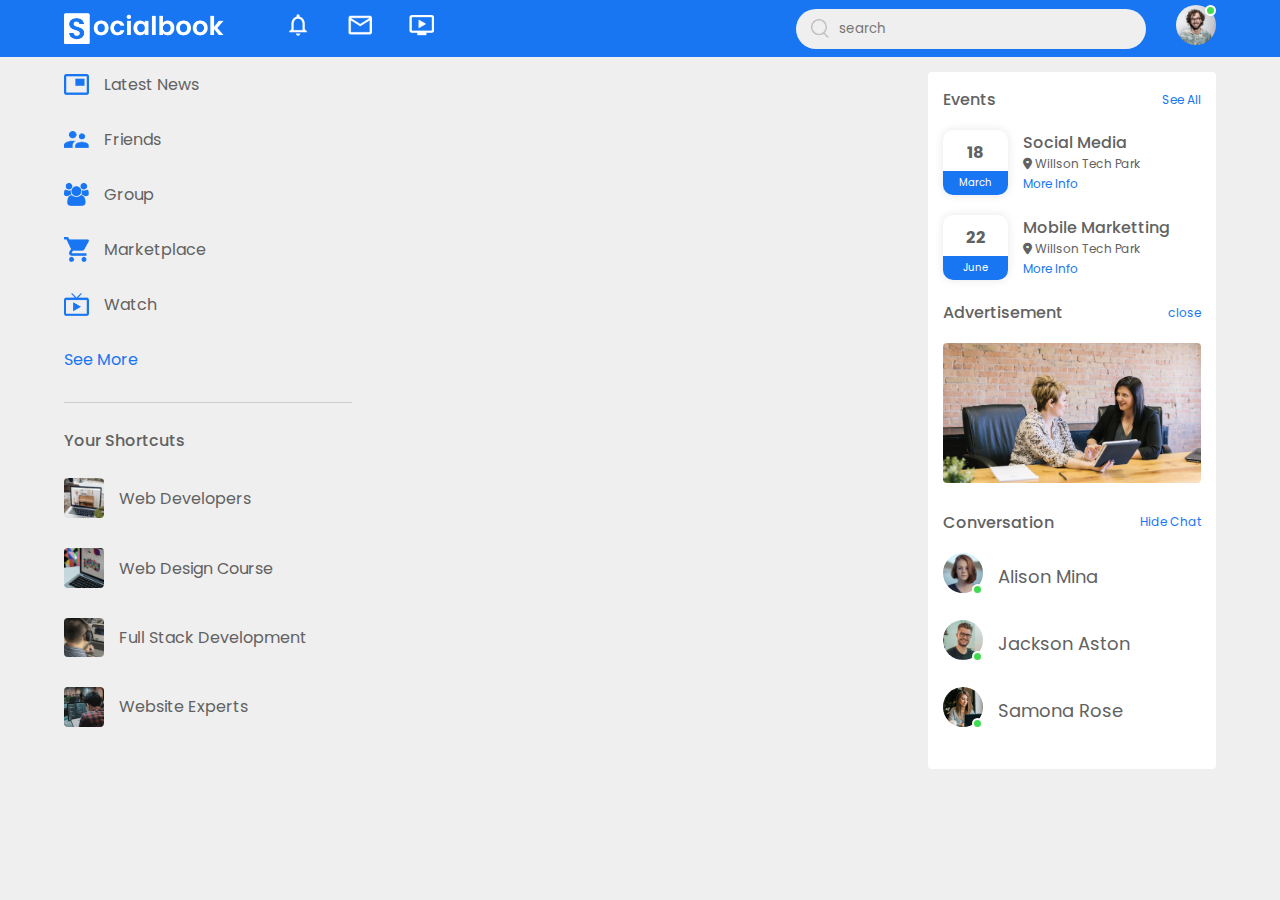
==== Facebook-clone/index.html @ e82f64b2 "first-commit" ====
<!DOCTYPE html>
<html lang="en">
<head>
    <meta charset="UTF-8">
    <meta name="viewport" content="width=device-width, initial-scale=1.0">
    <title>Facebook clone App</title>
    <!--style link-->
    <link rel="stylesheet" href="style.css">
    <link rel="stylesheet" href="https://cdnjs.cloudflare.com/ajax/libs/font-awesome/6.4.0/css/all.min.css">
</head>
<body>
    <!--nav bar-->
    <nav>
        <div class="nav-left">
            <img src="images/logo.png" class="nav-logo">
            <ul>
                <li><img src="images/notification.png" ></li>
                <li><img src="images/inbox.png"></li>
                <li><img src="images/video.png"></li>
            </ul>
        </div>
        <div class="nav-right">
            <div class="search-box">
                <img src="images/search.png">
                <input type="text" placeholder="search">
            </div>
            <div class="nav-user-icon online">
                <img src="images/profile-pic.png">
            </div>
        </div>
    </nav>

    <!--cotainer-->

    <div class="container">
        <!-----------left side bar content--------->
        <div class="left-side-bar">
            <div class="imp-links">
                <a href="#"><img src="images/news.png">Latest News</a>
                <a href="#"><img src="images/friends.png">Friends</a>
                <a href="#"><img src="images/group.png">Group</a>
                <a href="#"><img src="images/marketplace.png">Marketplace</a>
                <a href="#"><img src="images/watch.png">Watch</a>
                <a href="#">See More</a>
            </div>
            <div class="shortcut-links">
                <p>Your Shortcuts</p>
                <a href="#"><img src="images/shortcut-1.png">Web Developers</a>
                <a href="#"><img src="images/shortcut-2.png">Web Design Course</a>
                <a href="#"><img src="images/shortcut-3.png">Full Stack Development</a>
                <a href="#"><img src="images/shortcut-4.png">Website Experts</a>
            </div>
        </div>
        <!--------------main content---------------->
        <div class="main-content"></div>
        <!-----------right side bar content---------->
        <div class="right-side-bar">
            
            <div class="sidebar-title">
                <h4>Events</h4>
                <a href="#">See All</a>
            </div>
            
            <div class="event">
                <div class="left-event">
                    <h3>18</h3>
                    <span>March</span>
                </div>
                <div class="right-event">
                    <h4>Social Media</h4>
                    <p><i class="fa-sharp fa-solid fa-location-dot"></i> Willson Tech Park</p>
                    <a href="#">More Info</a>
                </div>
            </div>

            <div class="event">
                <div class="left-event">
                    <h3>22</h3>
                    <span>June</span>
                </div>
                <div class="right-event">
                    <h4>Mobile Marketting</h4>
                    <p><i class="fa-sharp fa-solid fa-location-dot"></i> Willson Tech Park</p>
                    <a href="#">More Info</a>
                </div>
            </div>

            <div class="sidebar-title">
                <h4>Advertisement</h4>
                <a href="#">close</a>
            </div>
            <img src="images/advertisement.png" class="sidebar-ads">
            
            <div class="sidebar-title">
                <h4>Conversation</h4>
                <a href="#">Hide Chat</a>
            </div>

            <div class="online-list">
                <div class="online">
                    <img src="images/member-1.png">
                </div>
                <p>Alison Mina</p>
            </div>
            <div class="online-list">
                <div class="online">
                    <img src="images/member-2.png">
                </div>
                <p>Jackson Aston</p>
            </div>
            <div class="online-list">
                <div class="online">
                    <img src="images/member-3.png">
                </div>
                <p>Samona Rose</p>
            </div>
        </div>
    </div>


</body>
</html>
---- Facebook-clone/style.css ----
@import url('https://fonts.googleapis.com/css2?family=Poppins:ital,wght@0,100;0,200;0,300;0,400;0,500;1,100&display=swap');
*{
    padding: 0;
    margin: 0;
    font-family: 'Poppins', sans-serif;
    box-sizing: border-box;
}
body{
    background: #efefef;
}
nav{
    display: flex;
    align-items: center;
    justify-content: space-between;
    background: #1876f2;
    padding: 5px 5%;
    position: sticky;
    top: 0;
    z-index: 1000;
}
.nav-left, .nav-right{
    display: flex;
    align-items: center;
}
.nav-logo{
    width: 160px;
    margin-right: 45px;
}
.nav-left ul li{
    display: inline-block;
    margin: 0 15px;
    list-style: none;
}
.nav-left ul li img{
    width: 28px;
}
.nav-user-icon img{
    width: 40px;
    border-radius: 50%;
    margin-left: 30px;
}
.search-box{
    background: #efefef;
    width: 350px;
    border-radius: 20px;
    display: flex;
    align-items: center;
    padding: 0 15px;
}
.search-box img{
    width: 18px;
}
.search-box input{
    width: 100%;
    border: 0;
    outline: none;
    background: transparent;
    padding: 10px;
}
.online{
    position: relative;
}
.online::after{
    content: '';
    width: 7px;
    height: 7px;
    border: 2px solid #fff;
    border-radius: 50%;
    background: #41db51;
    position: absolute;
    top: 0;
    right: 0;
}
/*container style*/
.container{
    display: flex;
    align-items: center;
    justify-content: space-between;
    padding: 15px 5%;
}
.left-side-bar{
    flex-basis: 25%;
    align-self: flex-start;
    position: sticky;
    top: 70px;
}
.right-side-bar{
    flex-basis: 25%;
    align-self: flex-start;
    position: sticky;
    top: 70px;
    background: #fff;
    padding: 15px;
    border-radius: 4px;
    color: #626262;
}
.main-content{
    width: 47%;
}
/*left-side-bar*/
.imp-links a, .shortcut-links a{
    text-decoration: none;
    display: flex;
    align-items: center;
    margin-bottom: 30px;
    color: #626262;
    width: fit-content;
    font-size: 16px;
}
.imp-links a img{
    width: 25px;
    margin-right: 15px;
}
.imp-links a:last-child{
    color: #1876f2;
}
.imp-links{
    border-bottom: 1px solid #ccc;
}
.shortcut-links a img{
    width: 40px;
    border-radius: 4px;
    margin-right: 15px;
}
.shortcut-links p{
    margin: 25px 0;
    color: #626262;
    font-weight: 500;
}
/*----- right side bar------------*/
.sidebar-title{
    display: flex;
    align-items: center;
    justify-content: space-between;
    margin-bottom: 18px;
}
.right-side-bar h4{
    font-weight: 500;
    font-size: 16px;
}
.sidebar-title a{
    text-decoration: none;
    font-size: 12px;
    color: #1876f2;
}
.event{
    display: flex;
    font-size: 14px;
    margin-bottom: 20px;
}
.left-event{
    width: 65px;
    height: 65px;
    border-radius: 10px;
    margin-right: 15px;
    padding-top: 10px;
    position: relative;
    overflow: hidden;
    text-align: center;
    box-shadow: 0 0 10px rgba(0, 0, 0, 0.1);
}
.left-event span{
    position: absolute;
    bottom: 0;
    left: 0;
    width: 100%;
    background: #1876f2;
    color: #fff;
    font-size: 10px;
    padding: 4px 0;
}
.event p{
    font-size: 12px;
}
.event a{
    font-size: 12px;
    color: #1876f2;
    text-decoration: none;
}
.event h4{
    font-weight: 500;
}
.sidebar-ads{
    width: 100%;
    border-radius: 4px;
    margin-bottom: 20px;
}
.online-list{
    display: flex;
    align-items: center;
    margin-bottom: 20px;
}
.online-list .online{
    width: 40px;
    border-radius: 50%;
    margin-right: 15px;
}
.online-list .online img{
    width: 40px;
    border-radius: 50%;
}
.online-list .online::after{
    top: unset;
    bottom: 5px;
}
.online-list p{
    font-size: 18px;
    font-weight: 400;
}
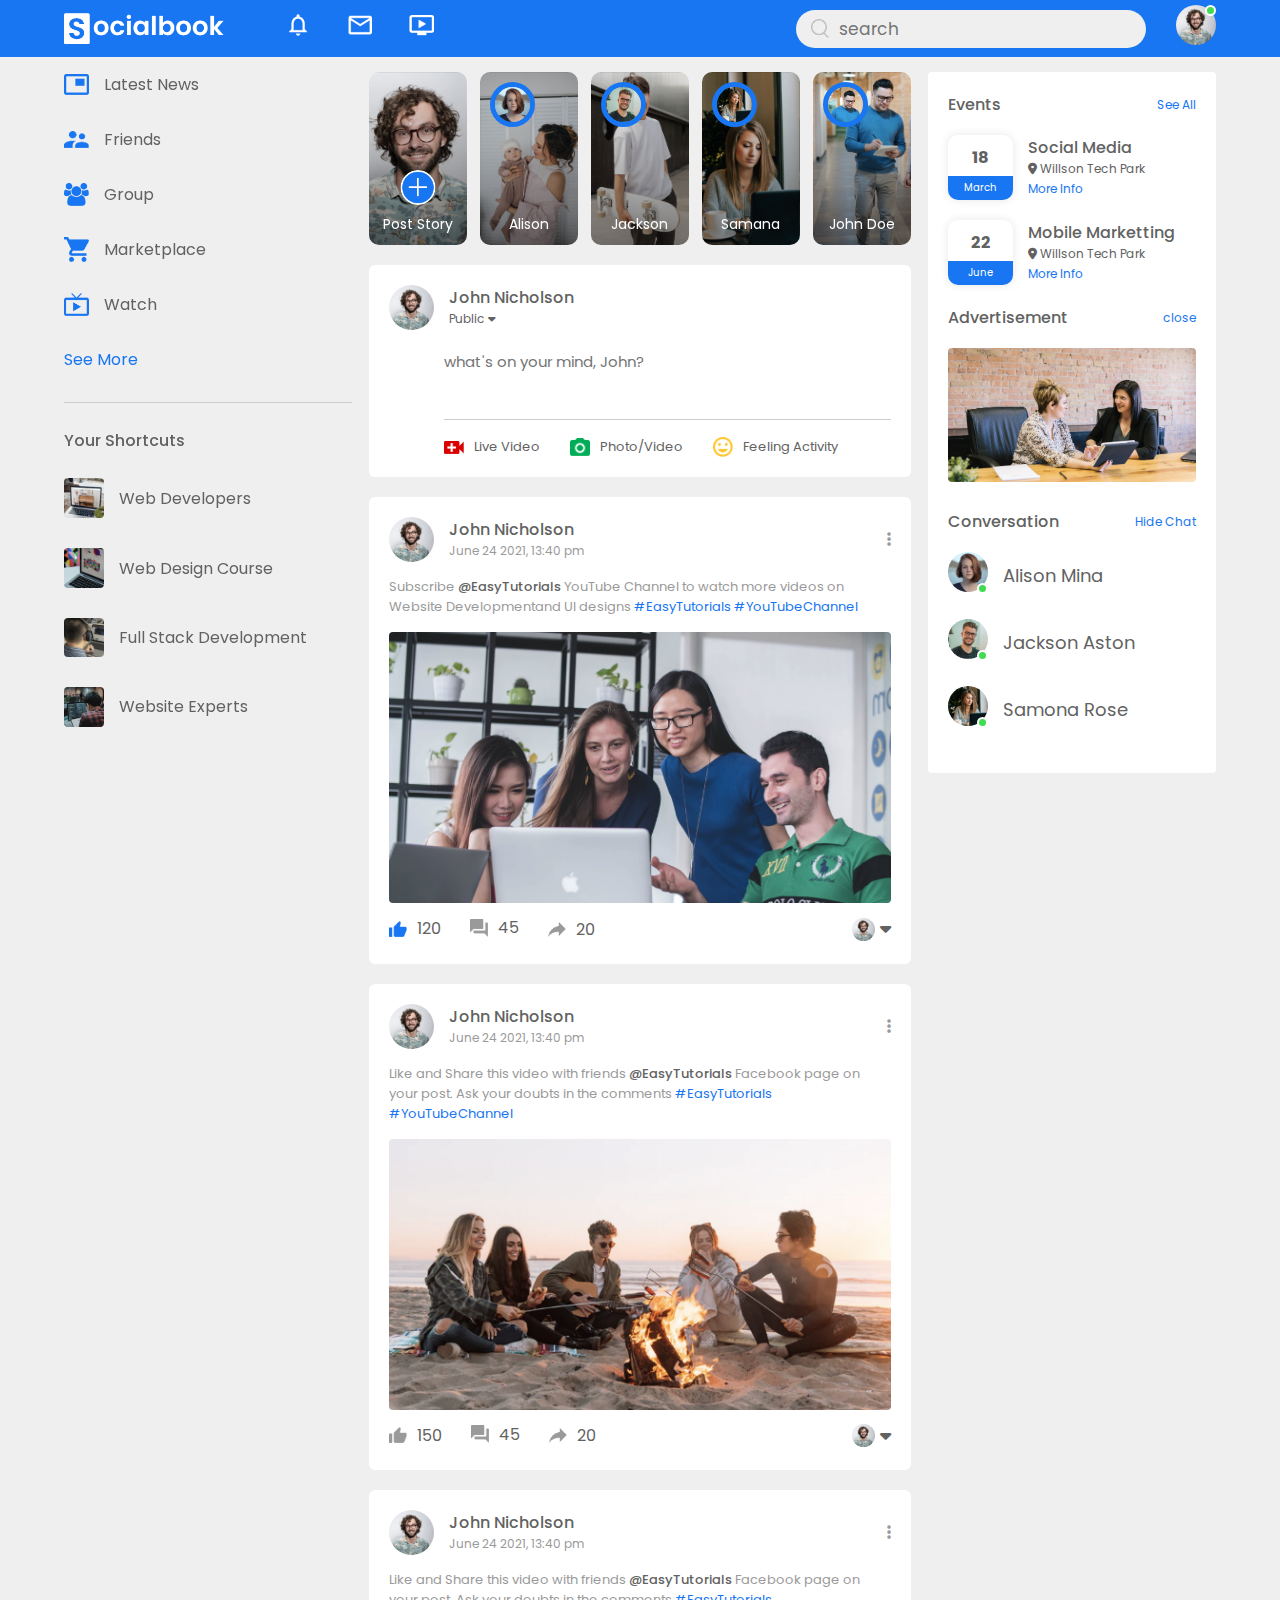
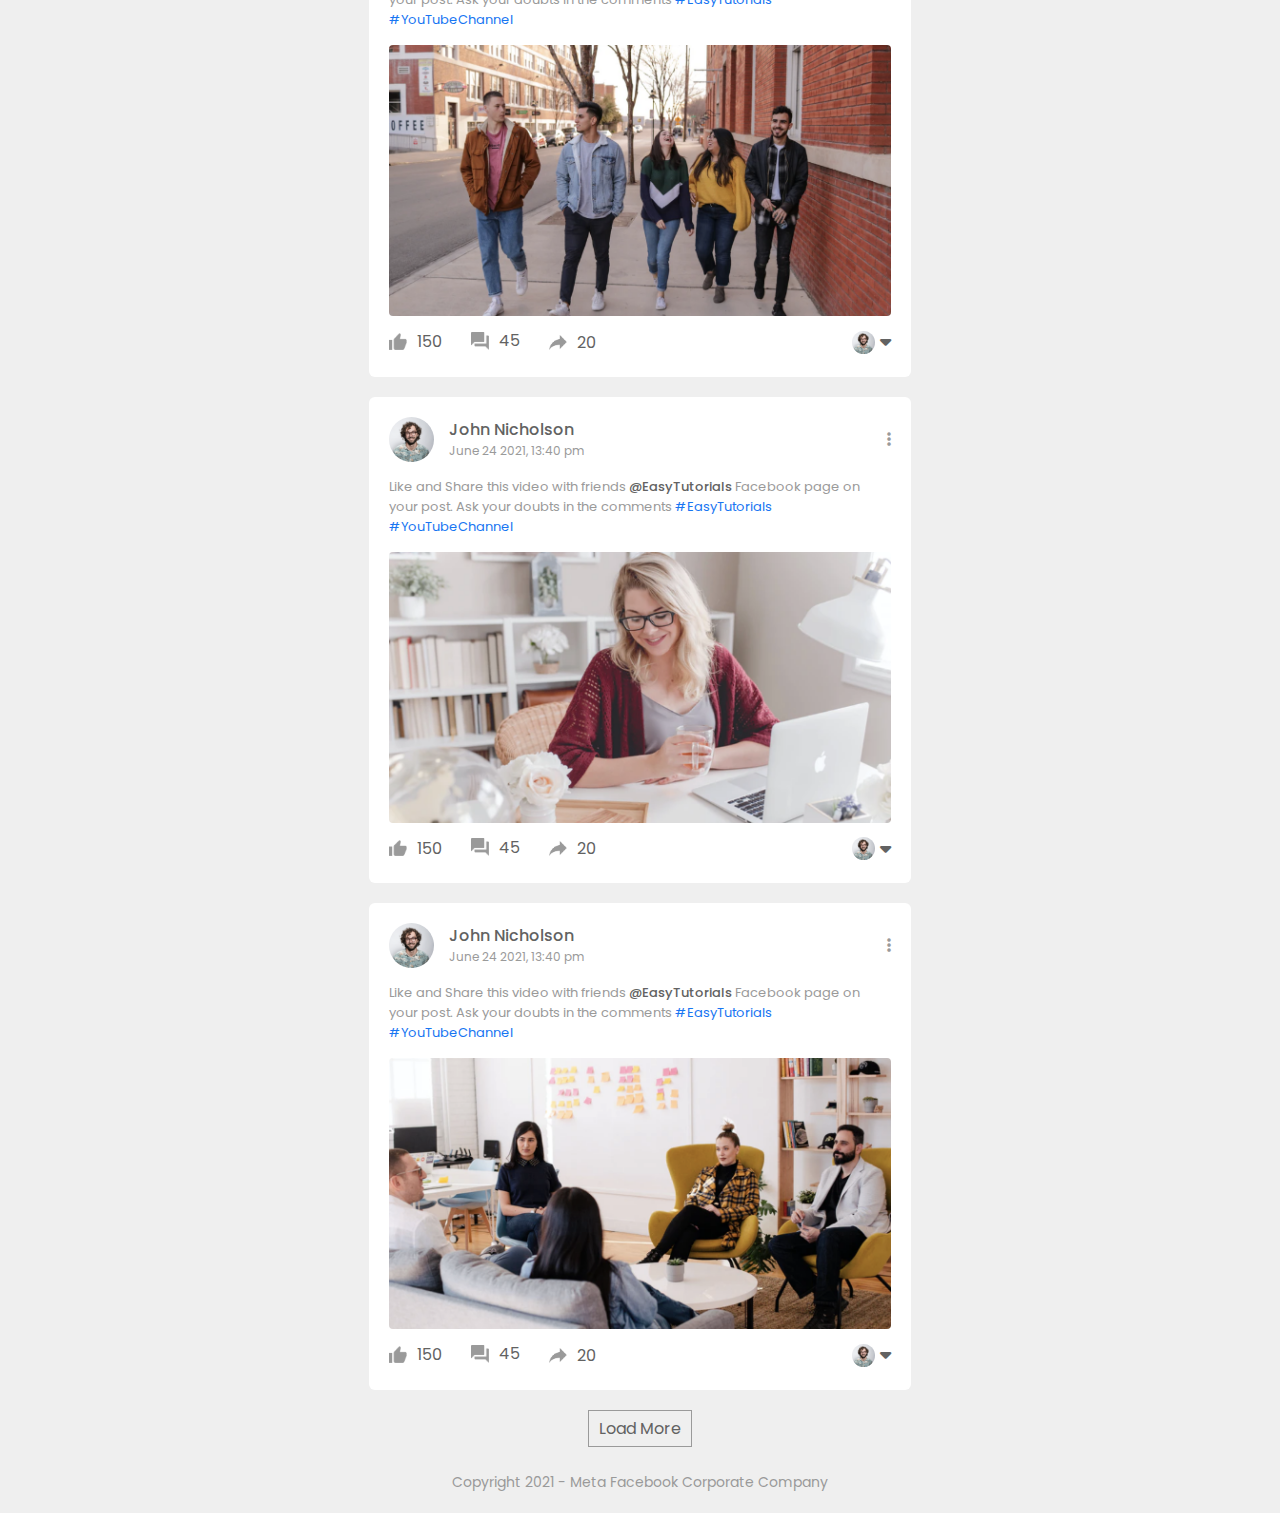
==== commit 56217935: "Facebook clone" ====
--- a/Facebook-clone/index.html
+++ b/Facebook-clone/index.html
@@ -25,7 +25,46 @@
                 <input type="text" placeholder="search">
             </div>
             <div class="nav-user-icon online">
-                <img src="images/profile-pic.png">
+                <img src="images/profile-pic.png" onclick="settingsMenuToggle()">
+            </div>
+        </div>
+        <div class="settings-menu">
+            <div id="dark-btn" onclick="darkModeToggle()">
+                <span></span>
+            </div>
+            <div class="settings-menu-inner">
+                <div class="user-profile">
+                    <img src="images/profile-pic.png">
+                    <div>
+                        <p>John Nicholson</p>
+                        <a href="profile.html">See Your Profile</a>
+                    </div>
+                </div>
+                <hr>
+                <div class="user-profile">
+                    <img src="images/feedback.png">
+                    <div>
+                        <p>Give Feedback</p>
+                        <a href="#">Help us to improve the new design</a>
+                    </div>
+                </div>
+                <hr>
+                <div class="settings-links">
+                    <img src="images/setting.png" class="settings-icon">
+                    <a href="#">Settings & Privacy <img src="images/arrow.png" width="10px"></a>
+                </div>
+                <div class="settings-links">
+                    <img src="images/help.png" class="settings-icon">
+                    <a href="#">Hellp & Support <img src="images/arrow.png" width="10px"></a>
+                </div>
+                <div class="settings-links">
+                    <img src="images/display.png" class="settings-icon">
+                    <a href="#">Display & Accessibility <img src="images/arrow.png" width="10px"></a>
+                </div>
+                <div class="settings-links">
+                    <img src="images/logout.png" class="settings-icon">
+                    <a href="#">Logout <img src="images/arrow.png" width="10px"></a>
+                </div>
             </div>
         </div>
     </nav>
@@ -52,7 +91,182 @@
             </div>
         </div>
         <!--------------main content---------------->
-        <div class="main-content"></div>
+        <div class="main-content">
+
+            <div class="story-gallery">
+                <div class="story story1">
+                    <img src="images/upload.png">
+                    <p>Post Story</p>
+                </div>
+                <div class="story story2">
+                    <img src="images/member-1.png">
+                    <p>Alison</p>
+                </div>
+                <div class="story story3">
+                    <img src="images/member-2.png">
+                    <p>Jackson</p>
+                </div>
+                <div class="story story4">
+                    <img src="images/member-3.png">
+                    <p>Samana</p>
+                </div>
+                <div class="story story5">
+                    <img src="images/member-4.png">
+                    <p>John Doe</p>
+                </div>
+            </div>
+
+            <div class="write-post-container">
+                <div class="user-profile">
+                    <img src="images/profile-pic.png">
+                    <div>
+                        <p>John Nicholson</p>
+                        <small>Public <i class="fa-sharp fa-solid fa-caret-down"></i></small>
+                    </div>
+                </div>
+
+                <div class="post-input-container">
+                    <textarea rows="3" placeholder="what's on your mind, John?"></textarea>
+                    <div class="add-post-links">
+                        <a href="#"><img src="images/live-video.png"> Live Video</a>
+                        <a href="#"><img src="images/photo.png"> Photo/Video</a>
+                        <a href="#"><img src="images/feeling.png"> Feeling Activity</a>
+                    </div>
+                </div>
+            </div>
+
+            <div class="post-container">
+                <div class="post-row">
+                    <div class="user-profile">
+                        <img src="images/profile-pic.png">
+                        <div>
+                            <p>John Nicholson</p>
+                            <span>June 24 2021, 13:40 pm</span>
+                        </div>
+                    </div>
+                    <a href="#"><i class="fas fa-ellipsis-v"></i></a>
+                </div>
+                
+                <p class="post-text">Subscribe <span>@EasyTutorials</span> YouTube Channel to watch more videos on Website Developmentand UI designs <a href="#">
+                    #EasyTutorials</a> <a href="#">#YouTubeChannel</a></p>
+                <img src="images/feed-image-1.png" class="post-img">
+                <div class="post-row">
+                    <div class="activity-icons">
+                        <div><img src="images/like-blue.png"> 120</div>
+                        <div><img src="images/comments.png"> 45</div>
+                        <div><img src="images/share.png"> 20</div>
+                    </div>
+                    <div class="post-profile-icon">
+                        <img src="images/profile-pic.png"> <i class="fa-sharp fa-solid fa-caret-down"></i>
+                    </div>
+                </div>
+            </div>
+            <div class="post-container">
+                <div class="post-row">
+                    <div class="user-profile">
+                        <img src="images/profile-pic.png">
+                        <div>
+                            <p>John Nicholson</p>
+                            <span>June 24 2021, 13:40 pm</span>
+                        </div>
+                    </div>
+                    <a href="#"><i class="fas fa-ellipsis-v"></i></a>
+                </div>
+                
+                <p class="post-text">Like and Share this video with friends <span>@EasyTutorials</span> Facebook page on your post. Ask your doubts in the comments <a href="#">
+                    #EasyTutorials</a> <a href="#">#YouTubeChannel</a></p>
+                <img src="images/feed-image-2.png" class="post-img">
+                <div class="post-row">
+                    <div class="activity-icons">
+                        <div><img src="images/like.png"> 150</div>
+                        <div><img src="images/comments.png"> 45</div>
+                        <div><img src="images/share.png"> 20</div>
+                    </div>
+                    <div class="post-profile-icon">
+                        <img src="images/profile-pic.png"> <i class="fa-sharp fa-solid fa-caret-down"></i>
+                    </div>
+                </div>
+            </div>
+            <div class="post-container">
+                <div class="post-row">
+                    <div class="user-profile">
+                        <img src="images/profile-pic.png">
+                        <div>
+                            <p>John Nicholson</p>
+                            <span>June 24 2021, 13:40 pm</span>
+                        </div>
+                    </div>
+                    <a href="#"><i class="fas fa-ellipsis-v"></i></a>
+                </div>
+                
+                <p class="post-text">Like and Share this video with friends <span>@EasyTutorials</span> Facebook page on your post. Ask your doubts in the comments <a href="#">
+                    #EasyTutorials</a> <a href="#">#YouTubeChannel</a></p>
+                <img src="images/feed-image-3.png" class="post-img">
+                <div class="post-row">
+                    <div class="activity-icons">
+                        <div><img src="images/like.png"> 150</div>
+                        <div><img src="images/comments.png"> 45</div>
+                        <div><img src="images/share.png"> 20</div>
+                    </div>
+                    <div class="post-profile-icon">
+                        <img src="images/profile-pic.png"> <i class="fa-sharp fa-solid fa-caret-down"></i>
+                    </div>
+                </div>
+            </div>
+            <div class="post-container">
+                <div class="post-row">
+                    <div class="user-profile">
+                        <img src="images/profile-pic.png">
+                        <div>
+                            <p>John Nicholson</p>
+                            <span>June 24 2021, 13:40 pm</span>
+                        </div>
+                    </div>
+                    <a href="#"><i class="fas fa-ellipsis-v"></i></a>
+                </div>
+                
+                <p class="post-text">Like and Share this video with friends <span>@EasyTutorials</span> Facebook page on your post. Ask your doubts in the comments <a href="#">
+                    #EasyTutorials</a> <a href="#">#YouTubeChannel</a></p>
+                <img src="images/feed-image-4.png" class="post-img">
+                <div class="post-row">
+                    <div class="activity-icons">
+                        <div><img src="images/like.png"> 150</div>
+                        <div><img src="images/comments.png"> 45</div>
+                        <div><img src="images/share.png"> 20</div>
+                    </div>
+                    <div class="post-profile-icon">
+                        <img src="images/profile-pic.png"> <i class="fa-sharp fa-solid fa-caret-down"></i>
+                    </div>
+                </div>
+            </div>
+            <div class="post-container">
+                <div class="post-row">
+                    <div class="user-profile">
+                        <img src="images/profile-pic.png">
+                        <div>
+                            <p>John Nicholson</p>
+                            <span>June 24 2021, 13:40 pm</span>
+                        </div>
+                    </div>
+                    <a href="#"><i class="fas fa-ellipsis-v"></i></a>
+                </div>
+                
+                <p class="post-text">Like and Share this video with friends <span>@EasyTutorials</span> Facebook page on your post. Ask your doubts in the comments <a href="#">
+                    #EasyTutorials</a> <a href="#">#YouTubeChannel</a></p>
+                <img src="images/feed-image-5.png" class="post-img">
+                <div class="post-row">
+                    <div class="activity-icons">
+                        <div><img src="images/like.png"> 150</div>
+                        <div><img src="images/comments.png"> 45</div>
+                        <div><img src="images/share.png"> 20</div>
+                    </div>
+                    <div class="post-profile-icon">
+                        <img src="images/profile-pic.png"> <i class="fa-sharp fa-solid fa-caret-down"></i>
+                    </div>
+                </div>
+            </div>
+            <button class="load-more-btn">Load More</button>
+        </div>
         <!-----------right side bar content---------->
         <div class="right-side-bar">
             
@@ -117,6 +331,9 @@
         </div>
     </div>
 
-
+    <div class="footer">
+        <p>Copyright 2021 - Meta Facebook Corporate Company</p>
+    </div>
+    <script src="script.js"></script>
 </body>
 </html>--- a/Facebook-clone/style.css
+++ b/Facebook-clone/style.css
@@ -5,14 +5,25 @@
     font-family: 'Poppins', sans-serif;
     box-sizing: border-box;
 }
+:root{
+    --body-color: #efefef;
+    --nav-color: #1876f2;
+    --bg-color: #fff;
+}
+.dark-theme{
+    --body-color: #0a0a0a;
+    --nav-color: #000;
+    --bg-color: #000;
+}
 body{
-    background: #efefef;
+    background: var(--body-color);
+    transition: background 0.3s;
 }
 nav{
     display: flex;
     align-items: center;
     justify-content: space-between;
-    background: #1876f2;
+    background: var(--nav-color);
     padding: 5px 5%;
     position: sticky;
     top: 0;
@@ -38,9 +49,10 @@
     width: 40px;
     border-radius: 50%;
     margin-left: 30px;
+    cursor: pointer;
 }
 .search-box{
-    background: #efefef;
+    background: var(--body-color);
     width: 350px;
     border-radius: 20px;
     display: flex;
@@ -55,7 +67,9 @@
     border: 0;
     outline: none;
     background: transparent;
-    padding: 10px;
+    padding: 6px 10px;
+    font-size: 17px;
+    color: #626262;
 }
 .online{
     position: relative;
@@ -71,7 +85,7 @@
     top: 0;
     right: 0;
 }
-/*container style*/
+/*--------container style-----------*/
 .container{
     display: flex;
     align-items: center;
@@ -89,13 +103,14 @@
     align-self: flex-start;
     position: sticky;
     top: 70px;
-    background: #fff;
-    padding: 15px;
+    background: var(--bg-color);
+    padding: 20px;
     border-radius: 4px;
     color: #626262;
 }
 .main-content{
-    width: 47%;
+    flex-basis: 47%;
+    align-self: flex-start;
 }
 /*left-side-bar*/
 .imp-links a, .shortcut-links a{
@@ -206,4 +221,514 @@
 .online-list p{
     font-size: 18px;
     font-weight: 400;
+}
+.story-gallery{
+    display: flex;
+    align-items: center;
+    justify-content: space-between;
+    margin-bottom: 20px;
+}
+.story{
+    flex-basis: 18%;
+    padding-top: 32%;
+    position: relative;
+    background-position: center;
+    background-size: cover;
+    border-radius: 10px;
+}
+.story img{
+    position: absolute;
+    width: 45px;
+    border-radius: 50%;
+    top: 10px;
+    left: 10px;
+    border: 5px solid #1876f2;
+}
+.story p{
+    position: absolute;
+    bottom: 10px;
+    width: 100%;
+    text-align: center;
+    color: white;
+    font-size: 14px;
+}
+.story1{
+    background-image: linear-gradient(transparent, rgba(0,0,0,0.5)), url(images/status-1.png);;
+}
+.story2{
+    background-image: linear-gradient(transparent, rgba(0,0,0,0.5)), url(images/status-2.png);
+}
+.story3{
+    background-image: linear-gradient(transparent, rgba(0,0,0,0.5)), url(images/status-3.png);
+}
+.story4{
+    background-image: linear-gradient(transparent, rgba(0,0,0,0.5)), url(images/status-4.png);
+}
+.story5{
+    background-image: linear-gradient(transparent, rgba(0,0,0,0.5)), url(images/status-5.png);;
+}
+.story.story1 img{
+    top: unset;
+    left: 50%;
+    bottom: 40px;
+    transform: translate(-50%);
+    width: 35px;
+    border: 0;
+}
+/*---------write post container-----------*/
+.write-post-container{
+    width: 100%;
+    background: var(--bg-color);
+    border-radius: 6px;
+    padding: 20px;
+    color: #626262;
+}
+.user-profile{
+    display: flex;
+    align-items: center;
+    font-size: 16px;
+}
+.user-profile img{
+    width: 45px;
+    border-radius: 50%;
+    margin-right: 15px;
+}
+.user-profile p{
+    font-weight: 500;
+    margin-bottom: -5px;
+}
+.user-profile small{
+    font-size: 12px;
+}
+.post-input-container{
+    padding-left: 55px;
+    padding-top: 20px;
+}
+.post-input-container textarea{
+    width: 100%;
+    border: 0;
+    outline: none;
+    border-bottom: 1px solid #ccc;
+    resize: none;
+    font-size: 15px;
+    color: #626262;
+    background: transparent;
+}
+.add-post-links{
+    display: flex;
+    margin-top: 10px;
+}
+.add-post-links a{
+    text-decoration: none;
+    display: flex;
+    align-items: center;
+    color: #626262;
+    margin-right: 30px;
+    font-size: 13px;
+}
+.add-post-links a img{
+    width: 20px;
+    margin-right: 10px;
+}
+/*-----------------post container---------------------*/
+.post-container{
+    width: 100%;
+    background: var(--bg-color);
+    border-radius: 6px;
+    padding: 20px;
+    color: #626262;
+    margin: 20px 0;
+}
+.user-profile span{
+    font-size: 12px;
+    color: #9a9a9a;
+}
+.post-text{
+    font-size: 13px;
+    color: #9a9a9a;
+    margin: 15px 0;
+}
+.post-text span{
+    font-weight: 500;
+    color: #626262;
+}
+.post-text a{
+    text-decoration: none;
+    color: #1876f2;
+}
+.post-img{
+    width: 100%;
+    border-radius: 4px;
+    margin-bottom: 5px;
+}
+.post-row{
+    display: flex;
+    align-items: center;
+    justify-content: space-between;
+}
+.activity-icons div img{
+    width: 18px;
+    margin-right: 10px;
+}
+.activity-icons div{
+    margin-right: 25px;
+    align-items: center;
+    display: inline-flex;
+    font-size: 16px;
+}
+.post-profile-icon{
+    display: flex;
+    align-items: center;
+    font-size: 18px;
+}
+.post-profile-icon img{
+    width: 23px;
+    border-radius: 50%;
+    margin-right: 5px;
+}
+.post-row a{
+    color: #9a9a9a;
+}
+.load-more-btn{
+    display: block;
+    margin: auto;
+    cursor: pointer;
+    padding: 5px 10px;
+    border: 1px solid #9a9a9a;
+    color: #626262;
+    background: transparent;
+    font-size: 16px;
+}
+.footer{
+    text-align: center;
+    font-size: 14px;
+    color: #9a9a9a;
+    padding: 10px 0 20px 0;
+}
+.settings-menu{
+    position: absolute;
+    width: 90%;
+    max-width: 300px;
+    border-radius: 4px;
+    overflow: hidden;
+    top: 110%;
+    right: 5%;
+    background: var(--body-color);
+    box-shadow: 0 0 10px rgba(0, 0, 0, 0.4);
+    max-height: 0;
+    transition: max-height 0.3s ease;
+}
+.settings-menu-height{
+    max-height: 450px;
+}
+.settings-menu-inner{
+    padding: 15px;
+}
+.user-profile a{
+    font-size: 12px;
+    color: #1876f2;
+    text-decoration: none;
+}
+.settings-menu-inner hr{
+    border: 0;
+    height: 1px;
+    background: #9a9a9a;
+    margin: 15px 0;
+}
+.settings-links{
+    display: flex;
+    align-items: center;
+    margin: 15px 0;
+}
+.settings-links .settings-icon{
+    width: 40px;
+    border-radius: 50%;
+    margin-right: 20px;
+}
+.settings-links a{
+    display: flex;
+    align-items: center;
+    justify-content: space-between;
+    flex: 1;
+    text-decoration: none;
+    font-size: 14px;
+    color: #626262;
+}
+#dark-btn{
+    position: absolute;
+    top: 20px;
+    right: 20px;
+    width: 42px;
+    padding: 2px 3px;
+    background-color: #ccc;
+    border-radius: 15px;
+    cursor: pointer;
+    display: flex;
+    transition: padding-left 0.5s ease, background 0.5s ease;
+}
+#dark-btn span{
+    width: 18px;
+    height: 18px;
+    border-radius: 50%;
+    background: #fff;
+    display: inline-block;
+}
+#dark-btn.dark-btn-on{
+    padding-left: 20px;
+    background: #0a0a0a;
+    border: 1px solid #fff;
+}
+/*-------------profile page--------------*/
+.profile-container{
+    padding: 20px 15%;
+    color: #626262;
+}
+.cover-img{
+    width: 100%;
+    margin-bottom: 14px;
+    border-radius: 6px;
+}
+.profile-details{
+    background: var(--bg-color);
+    padding: 20px;
+    border-radius: 4px;
+    display: flex;
+    align-items: flex-start;
+    justify-content: space-between;
+}
+.pd-row{
+    display: flex;
+    align-items: flex-start;
+}
+.pd-image{
+    width: 100px;
+    margin-right: 20px;
+    border-radius: 4px;
+}
+.pd-row div h3{
+    font-size: 25px;
+    font-weight: 600;
+    margin-bottom: 8px;
+}
+.pd-row div p{
+    font-size: 13px;
+}
+.pd-row div img{
+    width: 25px;
+    border-radius: 50%;
+    margin-top: 12px;
+}
+.pd-right button{
+    background: #1876f2;
+    border: 0;
+    outline: 0;
+    padding: 6px 10px;
+    display: inline-flex;
+    align-items: center;
+    color: #fff;
+    border-radius: 3px;
+    margin-left: 10px;
+    cursor: pointer;
+}
+.pd-right button img{
+    height: 15px;
+    margin-right: 10px;
+}
+.pd-right button:first-child{
+    background: #efefef;
+    color: #000;
+}
+.pd-right{
+    text-align: right;
+}
+.pd-right a{
+    background: #e4e4e4;
+    border-radius: 3px;
+    padding: 12px;
+    display: inline-flex;
+    margin-top: 30px;
+}
+.pd-right a img{
+    width: 20px;
+}
+.profile-info{
+    display: flex;
+    align-items: flex-start;
+    justify-content: space-between;
+    margin-top: 15px;
+}
+.info-col{
+    flex-basis: 33%;
+}
+.post-col{
+    flex-basis: 65%;
+}
+.profile-intro{
+    background: var(--bg-color);
+    padding: 20px;
+    border-radius: 4px;
+    margin-bottom: 20px;
+}
+.profile-intro h3{
+    font-weight: 600;
+}
+.intro-text{
+    text-align: center;
+    font-size: 15px;
+    margin: 10px 5px;
+}
+.intro-text img{
+    width: 15px;
+    margin-bottom: -3px;
+}
+.profile-intro hr{
+    border: 0;
+    height: 1px;
+    background: #ccc;
+    margin: 24px 0;
+}
+.profile-intro ul li{
+    list-style: none;
+    font-size: 15px;
+    margin: 15px 0;
+    display: flex;
+    align-items: center;
+}
+.profile-intro ul li img{
+    width: 25px;
+    margin-right: 10px;
+}
+.title-box{
+    display: flex;
+    align-items: center;
+    justify-content: space-between;
+}
+.title-box h3{
+    font-size: 18px;
+    font-weight: 500;
+}
+.title-box a{
+    font-size: 14px;
+    text-decoration: none;
+    color: #1876f2;
+}
+.photo-box{
+    display: grid;
+    grid-template-columns: repeat(3,auto);
+    grid-gap: 10px;
+    margin-top: 15px;
+}
+.photo-box div img{
+    width: 100%;
+    cursor: pointer;
+}
+.profile-intro p{
+    font-size: 14px;
+}
+.friends-box{
+    display: grid;
+    grid-template-columns: repeat(3,auto);
+    grid-gap: 10px;
+    margin-top: 15px;
+}
+.friends-box div img{
+    width: 100%;
+    cursor: pointer;
+    padding-bottom: 20px;
+}
+.friends-box div{
+    position: relative;
+}
+.friends-box p{
+    position: absolute;
+    bottom: 0;
+    left: 0;
+}
+/*----------------media query for home page---------------------------------*/
+
+@media (max-width:900px){
+    .left-side-bar{
+        display: none;
+    }
+    .right-side-bar{
+        display: none;
+    }
+    nav{
+        flex-wrap: wrap;
+    }
+    .search-box{
+        display: none;
+    }
+    .nav-logo{
+        width: 110px;
+        margin-right: 20px;
+    }
+    .nav-left ul li img{
+        width: 20px;
+    }
+    .nav-left ul li{
+        margin: 0px 8px;
+    }
+    .nav-user-icon img{
+        width: 30px;
+        margin-left: 0;
+    }
+    .add-post-links{
+        flex-wrap: wrap;
+    }
+    .main-content{
+        flex-basis: 100%;
+    }
+    .story img{
+        width: 30px;
+        border-width: 3px;
+    }
+    .story p{
+        font-size: 10px;
+    }
+    .story.story1 img{
+        width: 25px;
+        bottom: 30px;
+    }
+    .add-post-links a{
+        font-size: 12px;
+        margin-right: 10px;
+    }
+    .add-post-links a img{
+        width: 16px;
+        margin-right: 5px;
+    }
+    .post-input-container{
+        padding-left: 0;
+    }
+}
+/*--------------------media query for profile page----------------------------*/
+@media (max-width: 900px){
+    .profile-container{
+        padding: 20px 5%;
+    }
+    .profile-details{
+        flex-wrap: wrap;
+    }
+    .pd-right{
+        text-align: left;
+        margin-top: 10px;
+    }
+    .pd-right button{
+        margin-right: 10px;
+        margin-left: 0;
+    }
+    .pd-right a{
+        margin-top: 10px;
+    }
+    .pd-row div h3{
+        font-size: 20px;
+    }
+    .profile-info{
+        flex-wrap: wrap;
+    }
+    .info-col, .post-col{
+        flex-basis: 100%;
+
+    }
 }